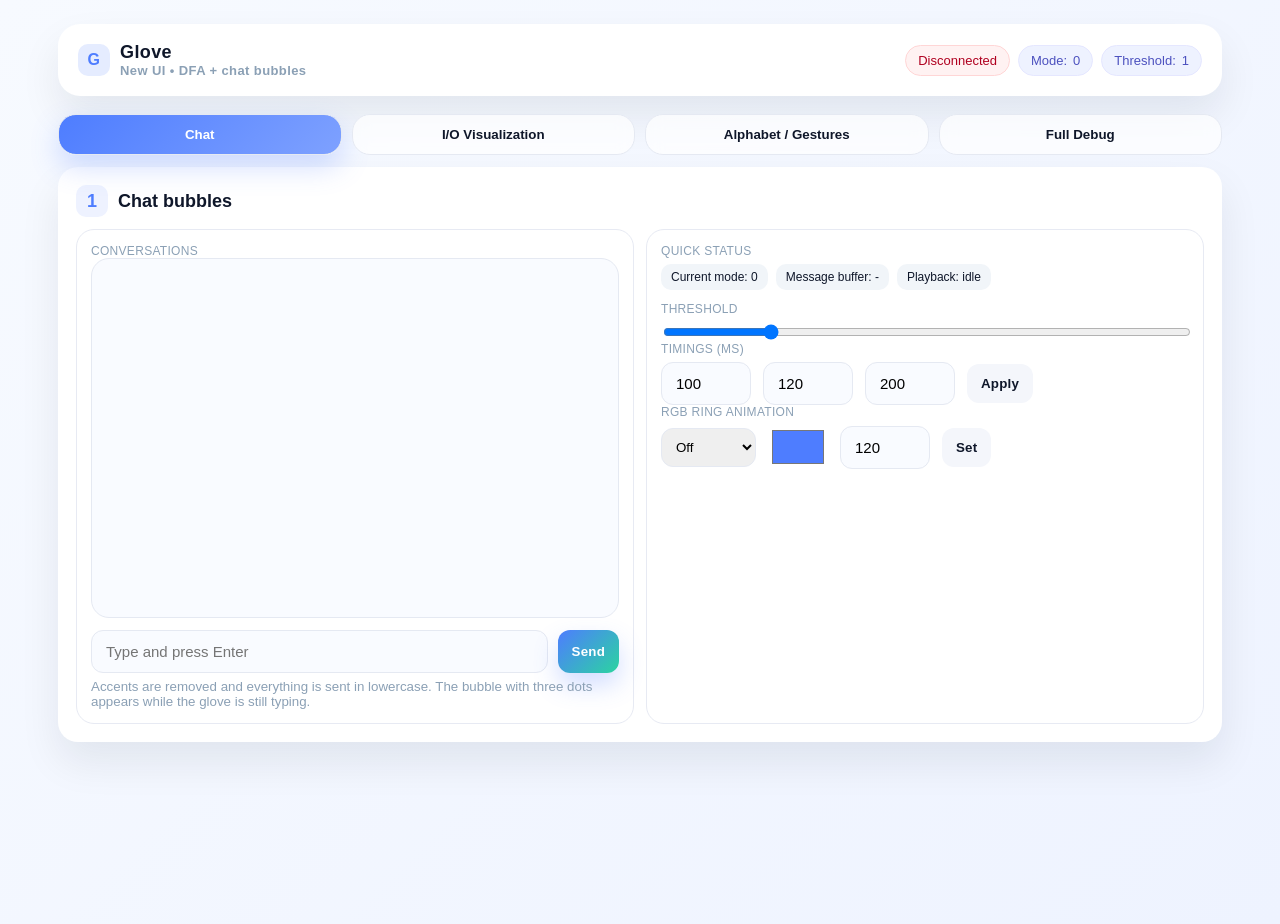
==== examples/glove/data/index.html @ 52b7bda0 "Add glove example" ====
<!DOCTYPE html>
<html lang="en">
<head>
  <meta charset="UTF-8">
  <meta name="viewport" content="width=device-width, initial-scale=1.0">
  <title>Glove</title>
  <link rel="stylesheet" href="styles.css">
</head>
<body>
  <div class="app">
    <header>
      <div class="brand">
        <span style="width: 32px; height: 32px; border-radius: 10px; background: #e5ecff; display: grid; place-items: center; color: #4e7dff;">G</span>
        <div>
          <div style="font-size: 18px;">Glove</div>
          <div style="color: var(--muted); font-size: 13px;">New UI • DFA + chat bubbles</div>
        </div>
      </div>
      <div class="inline-list">
        <div id="status-pill" class="pill status disconnected">Disconnected</div>
        <div class="pill">Mode: <span id="mode-label">0</span></div>
        <div class="pill">Threshold: <span id="threshold-label">1</span></div>
      </div>
    </header>

    <nav class="tabs">
      <button class="tab active" data-tab="chat">Chat</button>
      <button class="tab" data-tab="io">I/O Visualization</button>
      <button class="tab" data-tab="alphabet">Alphabet / Gestures</button>
      <button class="tab" data-tab="debug">Full Debug</button>
    </nav>

    <section id="tab-chat" class="panel active">
      <h3 class="section-title"><span>1</span>Chat bubbles</h3>
      <div class="grid two">
        <div class="card">
          <div class="label">Conversations</div>
          <div id="chat-window" class="chat-window"></div>
          <div class="chat-input">
            <input id="chat-input" type="text" placeholder="Type and press Enter" autocomplete="off" />
            <button id="chat-send" class="btn accent">Send</button>
          </div>
          <small style="color: var(--muted); display:block; margin-top:6px;">Accents are removed and everything is sent in lowercase. The bubble with three dots appears while the glove is still typing.</small>
        </div>
        <div class="card">
          <div class="label">Quick Status</div>
          <div class="inline-list" style="margin: 6px 0 12px;">
            <div class="badge">Current mode: <span id="status-mode">0</span></div>
            <div class="badge">Message buffer: <span id="status-buffer">-</span></div>
            <div class="badge">Playback: <span id="status-playback">idle</span></div>
          </div>
          <div class="control">
            <div class="label">Threshold</div>
            <input id="threshold-slider" type="range" min="0" max="255" step="1" value="50">
          </div>
          <div class="control">
            <div class="label">Timings (ms)</div>
            <div class="row">
              <input id="timing-on" type="number" min="20" value="100" style="width: 90px;">
              <input id="timing-off" type="number" min="20" value="120" style="width: 90px;">
              <input id="timing-gap" type="number" min="20" value="200" style="width: 90px;">
              <button id="timing-apply" class="btn ghost">Apply</button>
            </div>
          </div>
          <div class="control">
            <div class="label">RGB Ring Animation</div>
            <div class="row">
              <select id="anim-select" style="padding:10px;border-radius:12px;border:1px solid #e5e9f2;">
                <option value="off">Off</option>
                <option value="solid">Solid</option>
                <option value="fade-in">Fade in</option>
                <option value="fade-out">Fade out</option>
                <option value="blink">Blink</option>
                <option value="pulse">Pulse</option>
                <option value="ring">Ring</option>
              </select>
              <input id="anim-color" type="color" value="#4e7dff" style="width:60px; height:44px; border:none; background:transparent;">
              <input id="anim-speed" type="number" min="20" value="120" style="width:90px;">
              <button id="anim-apply" class="btn ghost">Set</button>
            </div>
          </div>
        </div>
      </div>
    </section>

    <section id="tab-io" class="panel">
      <h3 class="section-title"><span>2</span>Inputs and outputs visualization</h3>
      <div class="grid two">
        <div class="card">
          <div class="label">Inputs</div>
          <div id="input-grid" class="io-grid"></div>
          <div class="label" id="input-state">Waiting for reading...</div>
        </div>
        <div class="card">
          <div class="label">Outputs</div>
          <div id="output-grid" class="io-grid"></div>
          <div class="label">Changes coming from the glove or via tests in the debug tab.</div>
        </div>
      </div>
    </section>

    <section id="tab-alphabet" class="panel">
      <h3 class="section-title"><span>3</span>Alphabet and gestures registration</h3>
      <div class="card">
        <div class="label">Touch a letter to record the gesture (500 ms stability per step).</div>
        <div id="alphabet-grid" class="alphabet-grid"></div>
        <div class="row" style="margin-top:12px;">
          <button id="download-config" class="btn ghost">Download config</button>
          <button id="upload-config" class="btn ghost">Upload config</button>
          <input id="config-file" type="file" accept="application/json" style="display:none;">
        </div>
      </div>
    </section>

    <section id="tab-debug" class="panel">
      <h3 class="section-title"><span>4</span>Full debug</h3>
      <div class="grid three">
        <div class="card">
          <div class="label">Letters for quick play</div>
          <div id="play-grid" class="alphabet-grid" style="margin-bottom:10px;"></div>
          <div class="label">Possible gestures (prefix match)</div>
          <div id="gesture-candidates" class="inline-list"></div>
          <div class="label" style="margin-top:10px;">Current sequence</div>
          <div id="gesture-seq" class="steps-row"></div>
        </div>
        <div class="card">
          <div class="label">Real-time inputs and outputs</div>
          <div class="label" style="margin-top:6px;">Inputs</div>
          <div id="input-grid-debug" class="io-grid" style="margin-bottom:10px;"></div>
          <div class="label">Outputs</div>
          <div id="output-grid-debug" class="io-grid"></div>
        </div>
        <div class="card">
          <div class="label">Console</div>
          <div id="log" class="log"></div>
          <div class="row" style="margin-top:10px;">
            <button id="refresh-grids" class="btn ghost">Refresh I/O</button>
            <button id="request-alphabet" class="btn ghost">Reload alphabet</button>
          </div>
        </div>
      </div>
    </section>
  </div>

  <div id="modal" class="modal hidden">
    <div class="modal-content">
      <div class="row" style="justify-content: space-between;">
        <div>
          <div class="label" id="modal-title">Edit gesture</div>
          <div style="font-weight:700;" id="modal-subtitle"></div>
        </div>
        <button id="modal-close" class="btn ghost">Close</button>
      </div>
      <div style="margin: 14px 0;">
        <div class="label">Detected steps</div>
        <div id="modal-steps" class="steps-row"></div>
      </div>
      <div class="row">
        <button id="modal-save" class="btn accent">Save</button>
        <button id="modal-cancel" class="btn ghost">Cancel</button>
      </div>
    </div>
  </div>

  <script src="app.js"></script>
</body>
</html>
---- examples/glove/data/styles.css ----
:root {
  --ink: #0f172a;
  --bg: #f4f7fb;
  --panel: #ffffff;
  --accent: #4e7dff;
  --accent-2: #2bd4a0;
  --muted: #8ba0b5;
  --shadow: 0 20px 40px rgba(15, 23, 42, 0.08);
  --radius: 18px;
}
* { box-sizing: border-box; }
body {
  margin: 0;
  font-family: "Sora", "Avenir Next", "Futura", sans-serif;
  background: linear-gradient(135deg, #f7faff 0%, #eef3ff 100%);
  color: var(--ink);
  min-height: 100vh;
}
.app {
  max-width: 1200px;
  margin: 24px auto 48px;
  padding: 0 18px;
}
header {
  display: flex;
  align-items: center;
  justify-content: space-between;
  padding: 18px 20px;
  background: var(--panel);
  border-radius: calc(var(--radius) + 4px);
  box-shadow: var(--shadow);
  gap: 14px;
  flex-wrap: wrap;
}
.brand {
  font-weight: 700;
  letter-spacing: 0.4px;
  display: flex;
  align-items: center;
  gap: 10px;
}
.pill {
  display: inline-flex;
  align-items: center;
  gap: 6px;
  padding: 7px 12px;
  border-radius: 999px;
  font-size: 13px;
  background: #eef2ff;
  color: #4c51bf;
  border: 1px solid #e5e7ff;
}
.pill.status.connected { background: #e6f7f1; color: #0f9d58; border-color: #c7f2de; }
.pill.status.disconnected { background: #fff2f2; color: #b00020; border-color: #ffd6d6; }
nav.tabs {
  margin: 18px 0 12px;
  display: grid;
  grid-template-columns: repeat(auto-fit, minmax(140px, 1fr));
  gap: 10px;
}
.tab {
  border: none;
  padding: 12px 14px;
  border-radius: var(--radius);
  background: rgba(255,255,255,0.7);
  backdrop-filter: blur(8px);
  color: var(--ink);
  font-weight: 600;
  cursor: pointer;
  transition: transform 0.15s ease, box-shadow 0.2s ease;
  border: 1px solid #e5e9f2;
}
.tab.active {
  background: linear-gradient(135deg, #4e7dff 0%, #7ea1ff 100%);
  color: #fff;
  box-shadow: 0 12px 28px rgba(78, 125, 255, 0.25);
}
.tab:hover { transform: translateY(-1px); }
.panel {
  display: none;
  background: var(--panel);
  border-radius: calc(var(--radius) + 2px);
  padding: 18px;
  box-shadow: var(--shadow);
}
.panel.active { display: block; }
.section-title {
  font-size: 18px;
  margin: 0 0 12px;
  display: flex;
  align-items: center;
  gap: 10px;
}
.section-title span {
  display: inline-block;
  width: 32px;
  height: 32px;
  border-radius: 10px;
  background: #eef2ff;
  display: grid;
  place-items: center;
  color: #4e7dff;
  font-weight: 700;
}
.grid {
  display: grid;
  gap: 12px;
}
.grid.two { grid-template-columns: repeat(auto-fit, minmax(260px, 1fr)); }
.grid.three { grid-template-columns: repeat(auto-fit, minmax(220px, 1fr)); }
.card {
  border: 1px solid #e7eaf3;
  border-radius: var(--radius);
  padding: 14px;
  background: #fff;
}
.label {
  color: var(--muted);
  font-size: 12px;
  letter-spacing: 0.3px;
  text-transform: uppercase;
}
button, input, select, textarea {
  font-family: inherit;
}
.btn {
  border: none;
  cursor: pointer;
  border-radius: 12px;
  padding: 12px 14px;
  font-weight: 700;
  letter-spacing: 0.2px;
  transition: transform 0.12s ease, box-shadow 0.12s ease, background 0.2s ease;
}
.btn:active { transform: translateY(1px); }
.btn.accent { background: linear-gradient(135deg, #4e7dff, #2bd4a0); color: #fff; box-shadow: 0 12px 24px rgba(78,125,255,0.25); }
.btn.ghost { background: #f4f6fb; color: var(--ink); }
.btn.danger { background: #ffe9e9; color: #c0392b; }
.input-row {
  display: flex;
  gap: 10px;
  align-items: center;
  flex-wrap: wrap;
}
input[type="text"], input[type="number"] {
  border-radius: 12px;
  border: 1px solid #e5e9f2;
  padding: 12px 14px;
  background: #f9fbff;
  width: 100%;
  font-size: 15px;
  outline: none;
}
input[type="range"] {
  width: 100%;
}
/* Chat */
.chat-window {
  background: #f9fbff;
  border-radius: var(--radius);
  padding: 14px;
  height: 360px;
  overflow-y: auto;
  border: 1px solid #e5e9f2;
}
.bubble {
  max-width: 72%;
  padding: 12px 14px;
  border-radius: 16px;
  margin: 6px 0;
  position: relative;
  box-shadow: 0 10px 18px rgba(15, 23, 42, 0.05);
  line-height: 1.45;
  word-wrap: break-word;
}
.bubble.me { margin-left: auto; background: #e9f2ff; }
.bubble.device { margin-right: auto; background: #fff; border: 1px solid #e7ebf5; }
.bubble.meta { background: #f1f5f9; color: var(--muted); font-size: 13px; }
.typing-dots {
  display: inline-flex;
  gap: 6px;
}
.typing-dots span {
  width: 8px;
  height: 8px;
  border-radius: 50%;
  background: var(--muted);
  animation: bounce 1s infinite ease-in-out;
}
.typing-dots span:nth-child(2) { animation-delay: 0.15s; }
.typing-dots span:nth-child(3) { animation-delay: 0.3s; }
@keyframes bounce {
  0%, 80%, 100% { transform: translateY(0); opacity: 0.5; }
  40% { transform: translateY(-4px); opacity: 1; }
}
.chat-input {
  display: flex;
  gap: 10px;
  margin-top: 12px;
}
/* IO grid */
.io-grid {
  display: grid;
  grid-template-columns: repeat(8, minmax(20px, 1fr));
  gap: 8px;
}
.io-cell {
  aspect-ratio: 1/1;
  border-radius: 12px;
  background: #f1f5f9;
  display: grid;
  place-items: center;
  font-weight: 700;
  color: var(--muted);
  transition: all 0.12s ease;
  position: relative;
  overflow: hidden;
}
.io-cell.active {
  background: #dff1ff;
  color: #165bb5;
  box-shadow: 0 8px 18px rgba(78, 125, 255, 0.2);
}
/* Alphabet grid */
.alphabet-grid {
  display: grid;
  grid-template-columns: repeat(auto-fit, minmax(48px, 1fr));
  gap: 8px;
}
.letter-btn {
  border: 1px solid #e5e9f2;
  background: #f8fbff;
  border-radius: 12px;
  height: 48px;
  display: grid;
  place-items: center;
  font-weight: 700;
  cursor: pointer;
  transition: all 0.12s ease;
}
.letter-btn:hover { background: #eef3ff; box-shadow: 0 8px 18px rgba(78,125,255,0.15); }
.letter-btn.add { background: #e8fff6; border-color: #c1f4df; color: #0f9d58; font-size: 20px; }
.log {
  font-family: "DM Mono", "JetBrains Mono", monospace;
  background: #0b1021;
  color: #a8f0ff;
  border-radius: var(--radius);
  padding: 12px;
  height: 220px;
  overflow-y: auto;
}
.log-line { margin: 2px 0; font-size: 13px; }
.inline-list { display: flex; gap: 8px; flex-wrap: wrap; }
.badge {
  background: #f1f5f9;
  color: var(--ink);
  padding: 6px 10px;
  border-radius: 10px;
  font-size: 12px;
}
.control {
  display: flex;
  flex-direction: column;
  gap: 6px;
}
/* Modal */
.modal {
  position: fixed;
  inset: 0;
  background: rgba(15, 23, 42, 0.35);
  display: grid;
  place-items: center;
  padding: 18px;
  z-index: 10;
}
.modal.hidden { display: none; }
.modal-content {
  background: #fff;
  border-radius: calc(var(--radius) + 4px);
  padding: 18px;
  width: min(520px, 100%);
  box-shadow: var(--shadow);
}
.steps-row { display: flex; gap: 6px; flex-wrap: wrap; }
.step-chip {
  padding: 6px 10px;
  border-radius: 10px;
  background: #eef3ff;
  border: 1px solid #d9e3ff;
  font-size: 12px;
  font-weight: 700;
}
.row { display: flex; align-items: center; gap: 12px; flex-wrap: wrap; }

.capacitance-bar {
  position: absolute;
  bottom: 0;
  left: 0;
  right: 0;
  background: #4e7dff;
  transition: height 0.2s ease;
  opacity: 0.3;
  z-index: 0;
}

.pin-number {
  position: relative;
  z-index: 1;
}
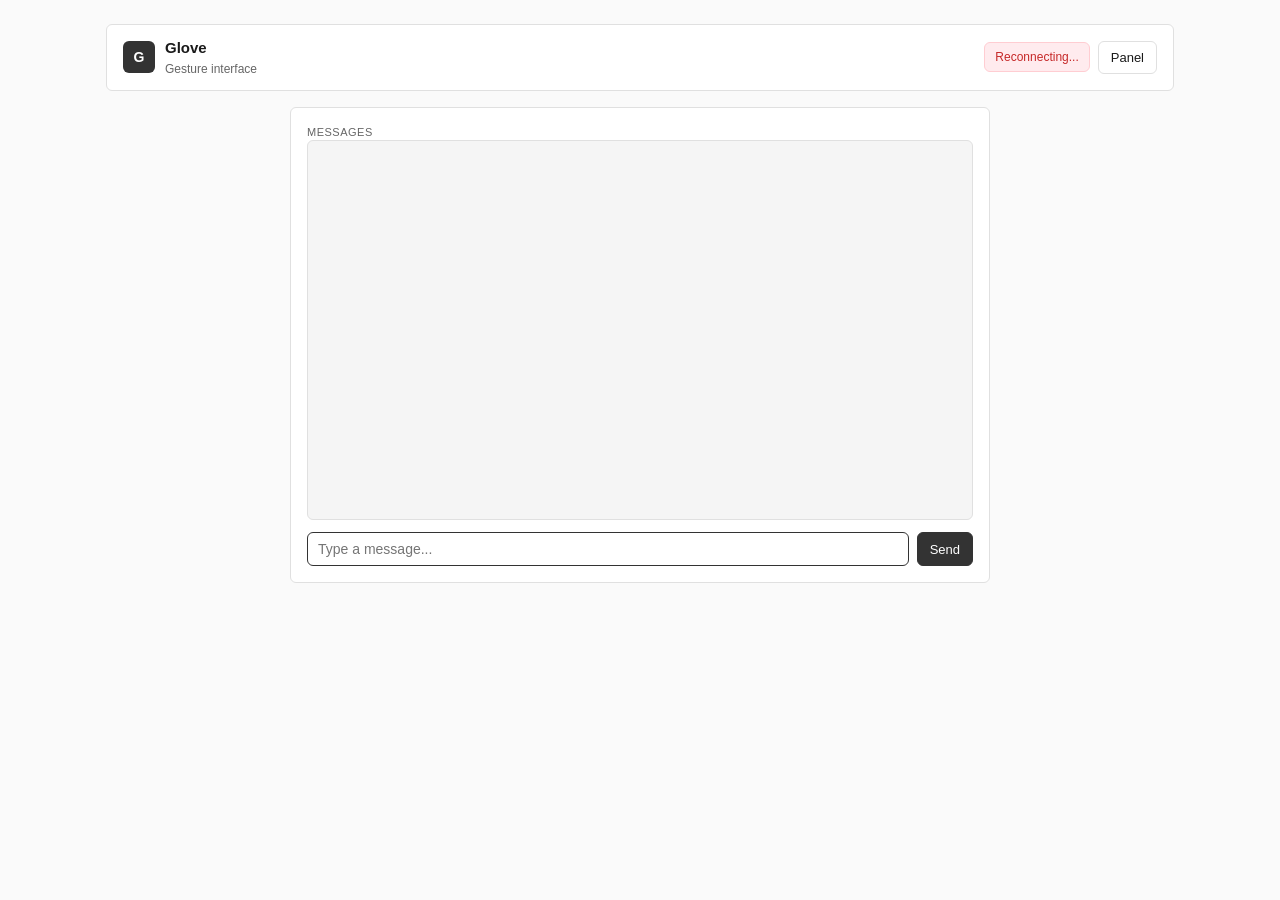
==== commit 6360dd73: "tmp" ====
--- a/examples/glove/data/index.html
+++ b/examples/glove/data/index.html
@@ -8,138 +8,132 @@
 </head>
 <body>
   <div class="app">
-    <header>
+    <header class="topbar">
       <div class="brand">
-        <span style="width: 32px; height: 32px; border-radius: 10px; background: #e5ecff; display: grid; place-items: center; color: #4e7dff;">G</span>
+        <div class="brand-mark">G</div>
         <div>
-          <div style="font-size: 18px;">Glove</div>
-          <div style="color: var(--muted); font-size: 13px;">New UI • DFA + chat bubbles</div>
+          <div class="brand-title">Glove</div>
+          <div class="brand-sub">Gesture interface</div>
         </div>
       </div>
-      <div class="inline-list">
+      <div class="top-actions">
         <div id="status-pill" class="pill status disconnected">Disconnected</div>
-        <div class="pill">Mode: <span id="mode-label">0</span></div>
-        <div class="pill">Threshold: <span id="threshold-label">1</span></div>
+        <button id="open-panel" class="btn ghost">Panel</button>
       </div>
     </header>
 
-    <nav class="tabs">
-      <button class="tab active" data-tab="chat">Chat</button>
-      <button class="tab" data-tab="io">I/O Visualization</button>
-      <button class="tab" data-tab="alphabet">Alphabet / Gestures</button>
-      <button class="tab" data-tab="debug">Full Debug</button>
-    </nav>
+    <div class="layout">
+      <section class="card chat-card">
+        <div class="label">Messages</div>
+        <div id="chat-window" class="chat-window"></div>
+        <div class="chat-input">
+          <input id="chat-input" type="text" placeholder="Type a message..." autocomplete="off" />
+          <button id="chat-send" class="btn accent">Send</button>
+        </div>
+      </section>
 
-    <section id="tab-chat" class="panel active">
-      <h3 class="section-title"><span>1</span>Chat bubbles</h3>
-      <div class="grid two">
-        <div class="card">
-          <div class="label">Conversations</div>
-          <div id="chat-window" class="chat-window"></div>
-          <div class="chat-input">
-            <input id="chat-input" type="text" placeholder="Type and press Enter" autocomplete="off" />
-            <button id="chat-send" class="btn accent">Send</button>
+      <aside id="drawer" class="drawer">
+        <div class="drawer-head">
+          <div>
+            <div class="label">Panel</div>
+            <div class="drawer-title">Settings & Debug</div>
           </div>
-          <small style="color: var(--muted); display:block; margin-top:6px;">Accents are removed and everything is sent in lowercase. The bubble with three dots appears while the glove is still typing.</small>
+          <button id="close-panel" class="btn ghost">Close</button>
         </div>
-        <div class="card">
-          <div class="label">Quick Status</div>
-          <div class="inline-list" style="margin: 6px 0 12px;">
-            <div class="badge">Current mode: <span id="status-mode">0</span></div>
-            <div class="badge">Message buffer: <span id="status-buffer">-</span></div>
-            <div class="badge">Playback: <span id="status-playback">idle</span></div>
-          </div>
-          <div class="control">
-            <div class="label">Threshold</div>
-            <input id="threshold-slider" type="range" min="0" max="255" step="1" value="50">
-          </div>
-          <div class="control">
-            <div class="label">Timings (ms)</div>
-            <div class="row">
-              <input id="timing-on" type="number" min="20" value="100" style="width: 90px;">
-              <input id="timing-off" type="number" min="20" value="120" style="width: 90px;">
-              <input id="timing-gap" type="number" min="20" value="200" style="width: 90px;">
-              <button id="timing-apply" class="btn ghost">Apply</button>
+
+        <div class="drawer-grid">
+          <div class="card">
+            <div class="label">Status</div>
+            <div class="inline-list" style="margin: 6px 0 10px;">
+              <div class="badge">Mode: <span id="status-mode">0</span></div>
+              <div class="badge">Buffer: <span id="status-buffer">-</span></div>
+              <div class="badge">Playback: <span id="status-playback">idle</span></div>
+            </div>
+            <div class="control">
+              <div class="label">Threshold</div>
+              <input id="threshold-slider" type="range" min="0" max="255" step="1" value="50">
+              <div class="micro">Value: <span id="threshold-label">1</span></div>
+            </div>
+            <div class="control">
+              <div class="label">Timings (ms)</div>
+              <div class="row">
+                <input id="timing-on" type="number" min="20" value="100" style="width: 70px;">
+                <input id="timing-off" type="number" min="20" value="120" style="width: 70px;">
+                <input id="timing-gap" type="number" min="20" value="200" style="width: 70px;">
+                <button id="timing-apply" class="btn ghost">Apply</button>
+              </div>
+            </div>
+            <div class="control">
+              <div class="label">LED Animation</div>
+              <div class="row">
+                <select id="anim-select" class="field">
+                  <option value="off">Off</option>
+                  <option value="solid">Solid</option>
+                  <option value="fade-in">Fade in</option>
+                  <option value="fade-out">Fade out</option>
+                  <option value="blink">Blink</option>
+                  <option value="pulse">Pulse</option>
+                  <option value="ring">Ring</option>
+                </select>
+                <input id="anim-color" type="color" value="#333333" class="field color">
+                <input id="anim-speed" type="number" min="20" value="120" class="field small">
+                <input id="anim-count" type="number" min="0" value="0" class="field tiny" title="0 = loop">
+                <button id="anim-apply" class="btn ghost">Set</button>
+              </div>
             </div>
           </div>
-          <div class="control">
-            <div class="label">RGB Ring Animation</div>
-            <div class="row">
-              <select id="anim-select" style="padding:10px;border-radius:12px;border:1px solid #e5e9f2;">
-                <option value="off">Off</option>
-                <option value="solid">Solid</option>
-                <option value="fade-in">Fade in</option>
-                <option value="fade-out">Fade out</option>
-                <option value="blink">Blink</option>
-                <option value="pulse">Pulse</option>
-                <option value="ring">Ring</option>
-              </select>
-              <input id="anim-color" type="color" value="#4e7dff" style="width:60px; height:44px; border:none; background:transparent;">
-              <input id="anim-speed" type="number" min="20" value="120" style="width:90px;">
-              <button id="anim-apply" class="btn ghost">Set</button>
+
+          <div class="card">
+            <div class="row" style="justify-content: space-between; align-items:center;">
+              <div>
+                <div class="label">Telemetry</div>
+                <div class="micro" id="stream-note">Live off</div>
+              </div>
+              <label class="switch">
+                <input id="stream-toggle" type="checkbox">
+                <span class="slider-label">Live</span>
+              </label>
+            </div>
+            <div class="grid two" style="margin-top:8px;">
+              <div>
+                <div class="label">Inputs</div>
+                <div id="input-grid" class="io-grid"></div>
+                <div class="micro" id="input-state">Waiting...</div>
+              </div>
+              <div>
+                <div class="label">Outputs</div>
+                <div id="output-grid" class="io-grid"></div>
+              </div>
+            </div>
+            <div class="label" style="margin-top:8px;">Sequence</div>
+            <div id="gesture-seq" class="steps-row"></div>
+            <div class="label" style="margin-top:6px;">Candidates</div>
+            <div id="gesture-candidates" class="inline-list"></div>
+          </div>
+
+          <div class="card">
+            <div class="label">Gestures</div>
+            <div id="alphabet-grid" class="alphabet-grid"></div>
+            <div class="row" style="margin-top:10px;">
+              <button id="download-config" class="btn ghost">Download</button>
+              <button id="upload-config" class="btn ghost">Upload</button>
+              <input id="config-file" type="file" accept="application/json" style="display:none;">
+            </div>
+            <div class="label" style="margin-top:10px;">Quick Play</div>
+            <div id="play-grid" class="alphabet-grid"></div>
+          </div>
+
+          <div class="card">
+            <div class="label">Console</div>
+            <div id="log" class="log"></div>
+            <div class="row" style="margin-top:8px;">
+              <button id="refresh-grids" class="btn ghost">Refresh</button>
+              <button id="request-alphabet" class="btn ghost">Reload</button>
             </div>
           </div>
         </div>
-      </div>
-    </section>
-
-    <section id="tab-io" class="panel">
-      <h3 class="section-title"><span>2</span>Inputs and outputs visualization</h3>
-      <div class="grid two">
-        <div class="card">
-          <div class="label">Inputs</div>
-          <div id="input-grid" class="io-grid"></div>
-          <div class="label" id="input-state">Waiting for reading...</div>
-        </div>
-        <div class="card">
-          <div class="label">Outputs</div>
-          <div id="output-grid" class="io-grid"></div>
-          <div class="label">Changes coming from the glove or via tests in the debug tab.</div>
-        </div>
-      </div>
-    </section>
-
-    <section id="tab-alphabet" class="panel">
-      <h3 class="section-title"><span>3</span>Alphabet and gestures registration</h3>
-      <div class="card">
-        <div class="label">Touch a letter to record the gesture (500 ms stability per step).</div>
-        <div id="alphabet-grid" class="alphabet-grid"></div>
-        <div class="row" style="margin-top:12px;">
-          <button id="download-config" class="btn ghost">Download config</button>
-          <button id="upload-config" class="btn ghost">Upload config</button>
-          <input id="config-file" type="file" accept="application/json" style="display:none;">
-        </div>
-      </div>
-    </section>
-
-    <section id="tab-debug" class="panel">
-      <h3 class="section-title"><span>4</span>Full debug</h3>
-      <div class="grid three">
-        <div class="card">
-          <div class="label">Letters for quick play</div>
-          <div id="play-grid" class="alphabet-grid" style="margin-bottom:10px;"></div>
-          <div class="label">Possible gestures (prefix match)</div>
-          <div id="gesture-candidates" class="inline-list"></div>
-          <div class="label" style="margin-top:10px;">Current sequence</div>
-          <div id="gesture-seq" class="steps-row"></div>
-        </div>
-        <div class="card">
-          <div class="label">Real-time inputs and outputs</div>
-          <div class="label" style="margin-top:6px;">Inputs</div>
-          <div id="input-grid-debug" class="io-grid" style="margin-bottom:10px;"></div>
-          <div class="label">Outputs</div>
-          <div id="output-grid-debug" class="io-grid"></div>
-        </div>
-        <div class="card">
-          <div class="label">Console</div>
-          <div id="log" class="log"></div>
-          <div class="row" style="margin-top:10px;">
-            <button id="refresh-grids" class="btn ghost">Refresh I/O</button>
-            <button id="request-alphabet" class="btn ghost">Reload alphabet</button>
-          </div>
-        </div>
-      </div>
-    </section>
+      </aside>
+    </div>
   </div>
 
   <div id="modal" class="modal hidden">
@@ -147,12 +141,12 @@
       <div class="row" style="justify-content: space-between;">
         <div>
           <div class="label" id="modal-title">Edit gesture</div>
-          <div style="font-weight:700;" id="modal-subtitle"></div>
+          <div style="font-weight:600;" id="modal-subtitle"></div>
         </div>
-        <button id="modal-close" class="btn ghost">Close</button>
+        <button id="modal-close" class="btn ghost">×</button>
       </div>
-      <div style="margin: 14px 0;">
-        <div class="label">Detected steps</div>
+      <div style="margin: 12px 0;">
+        <div class="label">Steps</div>
         <div id="modal-steps" class="steps-row"></div>
       </div>
       <div class="row">
--- a/examples/glove/data/styles.css
+++ b/examples/glove/data/styles.css
@@ -1,309 +1,338 @@
 :root {
-  --ink: #0f172a;
-  --bg: #f4f7fb;
-  --panel: #ffffff;
-  --accent: #4e7dff;
-  --accent-2: #2bd4a0;
-  --muted: #8ba0b5;
-  --shadow: 0 20px 40px rgba(15, 23, 42, 0.08);
-  --radius: 18px;
-}
+  --ink: #1a1a1a;
+  --ink-secondary: #666;
+  --bg: #fafafa;
+  --panel: #fff;
+  --border: #e0e0e0;
+  --accent: #333;
+  --accent-hover: #555;
+  --radius: 6px;
+}
+
 * { box-sizing: border-box; }
+
 body {
   margin: 0;
-  font-family: "Sora", "Avenir Next", "Futura", sans-serif;
-  background: linear-gradient(135deg, #f7faff 0%, #eef3ff 100%);
+  font-family: -apple-system, BlinkMacSystemFont, "Segoe UI", Roboto, sans-serif;
+  background: var(--bg);
   color: var(--ink);
   min-height: 100vh;
-}
+  line-height: 1.5;
+}
+
 .app {
-  max-width: 1200px;
-  margin: 24px auto 48px;
-  padding: 0 18px;
-}
-header {
+  max-width: 1100px;
+  margin: 0 auto;
+  padding: 24px 16px;
+}
+
+.topbar {
   display: flex;
   align-items: center;
   justify-content: space-between;
-  padding: 18px 20px;
-  background: var(--panel);
-  border-radius: calc(var(--radius) + 4px);
-  box-shadow: var(--shadow);
-  gap: 14px;
-  flex-wrap: wrap;
-}
+  gap: 12px;
+  padding: 12px 16px;
+  background: var(--panel);
+  border: 1px solid var(--border);
+  border-radius: var(--radius);
+  position: sticky;
+  top: 8px;
+  z-index: 2;
+}
+
 .brand {
-  font-weight: 700;
-  letter-spacing: 0.4px;
   display: flex;
   align-items: center;
   gap: 10px;
 }
+
+.brand-mark {
+  width: 32px;
+  height: 32px;
+  border-radius: var(--radius);
+  background: var(--accent);
+  color: #fff;
+  display: grid;
+  place-items: center;
+  font-weight: 600;
+  font-size: 14px;
+}
+
+.brand-title { font-size: 15px; font-weight: 600; }
+.brand-sub { color: var(--ink-secondary); font-size: 12px; }
+
+.top-actions { display: flex; gap: 8px; align-items: center; }
+
 .pill {
   display: inline-flex;
   align-items: center;
-  gap: 6px;
-  padding: 7px 12px;
-  border-radius: 999px;
+  padding: 5px 10px;
+  border-radius: var(--radius);
+  font-size: 12px;
+  background: #f5f5f5;
+  color: var(--ink-secondary);
+  border: 1px solid var(--border);
+}
+.pill.status.connected { background: #e8f5e9; color: #2e7d32; border-color: #c8e6c9; }
+.pill.status.disconnected { background: #ffebee; color: #c62828; border-color: #ffcdd2; }
+.pill.status.connecting { background: #fff8e1; color: #f57f17; border-color: #ffecb3; }
+
+.layout { margin-top: 16px; }
+
+.card {
+  border: 1px solid var(--border);
+  border-radius: var(--radius);
+  padding: 16px;
+  background: var(--panel);
+}
+
+.chat-card {
+  max-width: 700px;
+  margin: 0 auto;
+}
+
+.label {
+  color: var(--ink-secondary);
+  font-size: 11px;
+  font-weight: 500;
+  text-transform: uppercase;
+  letter-spacing: 0.5px;
+}
+
+.drawer-title { font-weight: 600; font-size: 14px; margin-top: 2px; }
+.hint, .micro { color: var(--ink-secondary); font-size: 11px; }
+
+button, input, select, textarea { font-family: inherit; }
+
+.btn {
+  border: 1px solid var(--border);
+  cursor: pointer;
+  border-radius: var(--radius);
+  padding: 8px 12px;
   font-size: 13px;
-  background: #eef2ff;
-  color: #4c51bf;
-  border: 1px solid #e5e7ff;
-}
-.pill.status.connected { background: #e6f7f1; color: #0f9d58; border-color: #c7f2de; }
-.pill.status.disconnected { background: #fff2f2; color: #b00020; border-color: #ffd6d6; }
-nav.tabs {
-  margin: 18px 0 12px;
-  display: grid;
-  grid-template-columns: repeat(auto-fit, minmax(140px, 1fr));
-  gap: 10px;
-}
-.tab {
-  border: none;
-  padding: 12px 14px;
-  border-radius: var(--radius);
-  background: rgba(255,255,255,0.7);
-  backdrop-filter: blur(8px);
+  font-weight: 500;
+  background: var(--panel);
   color: var(--ink);
-  font-weight: 600;
-  cursor: pointer;
-  transition: transform 0.15s ease, box-shadow 0.2s ease;
-  border: 1px solid #e5e9f2;
-}
-.tab.active {
-  background: linear-gradient(135deg, #4e7dff 0%, #7ea1ff 100%);
-  color: #fff;
-  box-shadow: 0 12px 28px rgba(78, 125, 255, 0.25);
-}
-.tab:hover { transform: translateY(-1px); }
-.panel {
-  display: none;
-  background: var(--panel);
-  border-radius: calc(var(--radius) + 2px);
-  padding: 18px;
-  box-shadow: var(--shadow);
-}
-.panel.active { display: block; }
-.section-title {
-  font-size: 18px;
-  margin: 0 0 12px;
+}
+.btn:hover { background: #f5f5f5; }
+.btn:active { background: #eee; }
+.btn.accent { background: var(--accent); color: #fff; border-color: var(--accent); }
+.btn.accent:hover { background: var(--accent-hover); border-color: var(--accent-hover); }
+.btn.ghost { background: transparent; }
+.btn.danger { background: #ffebee; color: #c62828; border-color: #ffcdd2; }
+
+.field {
+  padding: 8px 10px;
+  border-radius: var(--radius);
+  border: 1px solid var(--border);
+  background: var(--panel);
+  font-size: 13px;
+}
+.field.small { width: 80px; }
+.field.tiny { width: 60px; }
+.field.color { width: 40px; height: 32px; padding: 2px; }
+
+.chat-window {
+  background: #f5f5f5;
+  border-radius: var(--radius);
+  padding: 12px;
+  height: 380px;
+  overflow-y: auto;
+  border: 1px solid var(--border);
+}
+
+.bubble {
+  max-width: 75%;
+  padding: 10px 12px;
+  border-radius: var(--radius);
+  margin: 6px 0;
+  font-size: 14px;
+  line-height: 1.4;
+  word-wrap: break-word;
+}
+.bubble.me { margin-left: auto; background: var(--accent); color: #fff; }
+.bubble.device { margin-right: auto; background: var(--panel); border: 1px solid var(--border); }
+
+.typing-dots { display: inline-flex; gap: 4px; }
+.typing-dots span {
+  width: 6px;
+  height: 6px;
+  border-radius: 50%;
+  background: var(--ink-secondary);
+  opacity: 0.6;
+}
+
+.chat-input { display: flex; gap: 8px; margin-top: 12px; }
+
+input[type="text"], input[type="number"] {
+  border-radius: var(--radius);
+  border: 1px solid var(--border);
+  padding: 8px 10px;
+  background: var(--panel);
+  width: 100%;
+  font-size: 14px;
+  outline: none;
+}
+input[type="text"]:focus, input[type="number"]:focus {
+  border-color: var(--accent);
+}
+input[type="range"] { width: 100%; }
+
+.drawer {
+  position: fixed;
+  top: 80px;
+  right: 16px;
+  width: min(480px, 92vw);
+  max-height: calc(100vh - 100px);
+  overflow-y: auto;
+  transform: translateX(calc(100% + 20px));
+  z-index: 5;
+}
+.drawer.open { transform: translateX(0); }
+
+.drawer-head {
   display: flex;
   align-items: center;
-  gap: 10px;
-}
-.section-title span {
-  display: inline-block;
-  width: 32px;
-  height: 32px;
-  border-radius: 10px;
-  background: #eef2ff;
+  justify-content: space-between;
+  gap: 8px;
+  padding: 12px;
+  background: var(--panel);
+  border-radius: var(--radius);
+  border: 1px solid var(--border);
+  margin-bottom: 8px;
+}
+
+.drawer-grid { display: grid; gap: 8px; }
+
+.grid { display: grid; gap: 10px; }
+.grid.two { grid-template-columns: repeat(auto-fit, minmax(200px, 1fr)); }
+.row { display: flex; align-items: center; gap: 8px; flex-wrap: wrap; }
+.inline-list { display: flex; gap: 6px; flex-wrap: wrap; }
+
+.badge {
+  background: #f5f5f5;
+  color: var(--ink);
+  padding: 4px 8px;
+  border-radius: var(--radius);
+  font-size: 11px;
+  border: 1px solid var(--border);
+}
+
+.io-grid {
+  display: grid;
+  grid-template-columns: repeat(8, 1fr);
+  gap: 4px;
+}
+
+.io-cell {
+  aspect-ratio: 1;
+  border-radius: var(--radius);
+  background: #f0f0f0;
   display: grid;
   place-items: center;
-  color: #4e7dff;
-  font-weight: 700;
-}
-.grid {
-  display: grid;
-  gap: 12px;
-}
-.grid.two { grid-template-columns: repeat(auto-fit, minmax(260px, 1fr)); }
-.grid.three { grid-template-columns: repeat(auto-fit, minmax(220px, 1fr)); }
-.card {
-  border: 1px solid #e7eaf3;
-  border-radius: var(--radius);
-  padding: 14px;
-  background: #fff;
-}
-.label {
-  color: var(--muted);
-  font-size: 12px;
-  letter-spacing: 0.3px;
-  text-transform: uppercase;
-}
-button, input, select, textarea {
-  font-family: inherit;
-}
-.btn {
-  border: none;
-  cursor: pointer;
-  border-radius: 12px;
-  padding: 12px 14px;
-  font-weight: 700;
-  letter-spacing: 0.2px;
-  transition: transform 0.12s ease, box-shadow 0.12s ease, background 0.2s ease;
-}
-.btn:active { transform: translateY(1px); }
-.btn.accent { background: linear-gradient(135deg, #4e7dff, #2bd4a0); color: #fff; box-shadow: 0 12px 24px rgba(78,125,255,0.25); }
-.btn.ghost { background: #f4f6fb; color: var(--ink); }
-.btn.danger { background: #ffe9e9; color: #c0392b; }
-.input-row {
-  display: flex;
-  gap: 10px;
-  align-items: center;
-  flex-wrap: wrap;
-}
-input[type="text"], input[type="number"] {
-  border-radius: 12px;
-  border: 1px solid #e5e9f2;
-  padding: 12px 14px;
-  background: #f9fbff;
-  width: 100%;
-  font-size: 15px;
-  outline: none;
-}
-input[type="range"] {
-  width: 100%;
-}
-/* Chat */
-.chat-window {
-  background: #f9fbff;
-  border-radius: var(--radius);
-  padding: 14px;
-  height: 360px;
-  overflow-y: auto;
-  border: 1px solid #e5e9f2;
-}
-.bubble {
-  max-width: 72%;
-  padding: 12px 14px;
-  border-radius: 16px;
-  margin: 6px 0;
-  position: relative;
-  box-shadow: 0 10px 18px rgba(15, 23, 42, 0.05);
-  line-height: 1.45;
-  word-wrap: break-word;
-}
-.bubble.me { margin-left: auto; background: #e9f2ff; }
-.bubble.device { margin-right: auto; background: #fff; border: 1px solid #e7ebf5; }
-.bubble.meta { background: #f1f5f9; color: var(--muted); font-size: 13px; }
-.typing-dots {
-  display: inline-flex;
-  gap: 6px;
-}
-.typing-dots span {
-  width: 8px;
-  height: 8px;
-  border-radius: 50%;
-  background: var(--muted);
-  animation: bounce 1s infinite ease-in-out;
-}
-.typing-dots span:nth-child(2) { animation-delay: 0.15s; }
-.typing-dots span:nth-child(3) { animation-delay: 0.3s; }
-@keyframes bounce {
-  0%, 80%, 100% { transform: translateY(0); opacity: 0.5; }
-  40% { transform: translateY(-4px); opacity: 1; }
-}
-.chat-input {
-  display: flex;
-  gap: 10px;
-  margin-top: 12px;
-}
-/* IO grid */
-.io-grid {
-  display: grid;
-  grid-template-columns: repeat(8, minmax(20px, 1fr));
-  gap: 8px;
-}
-.io-cell {
-  aspect-ratio: 1/1;
-  border-radius: 12px;
-  background: #f1f5f9;
-  display: grid;
-  place-items: center;
-  font-weight: 700;
-  color: var(--muted);
-  transition: all 0.12s ease;
+  font-size: 11px;
+  font-weight: 600;
+  color: var(--ink-secondary);
   position: relative;
   overflow: hidden;
 }
 .io-cell.active {
-  background: #dff1ff;
-  color: #165bb5;
-  box-shadow: 0 8px 18px rgba(78, 125, 255, 0.2);
-}
-/* Alphabet grid */
-.alphabet-grid {
-  display: grid;
-  grid-template-columns: repeat(auto-fit, minmax(48px, 1fr));
-  gap: 8px;
-}
-.letter-btn {
-  border: 1px solid #e5e9f2;
-  background: #f8fbff;
-  border-radius: 12px;
-  height: 48px;
-  display: grid;
-  place-items: center;
-  font-weight: 700;
-  cursor: pointer;
-  transition: all 0.12s ease;
-}
-.letter-btn:hover { background: #eef3ff; box-shadow: 0 8px 18px rgba(78,125,255,0.15); }
-.letter-btn.add { background: #e8fff6; border-color: #c1f4df; color: #0f9d58; font-size: 20px; }
-.log {
-  font-family: "DM Mono", "JetBrains Mono", monospace;
-  background: #0b1021;
-  color: #a8f0ff;
-  border-radius: var(--radius);
-  padding: 12px;
-  height: 220px;
-  overflow-y: auto;
-}
-.log-line { margin: 2px 0; font-size: 13px; }
-.inline-list { display: flex; gap: 8px; flex-wrap: wrap; }
-.badge {
-  background: #f1f5f9;
-  color: var(--ink);
-  padding: 6px 10px;
-  border-radius: 10px;
-  font-size: 12px;
-}
-.control {
-  display: flex;
-  flex-direction: column;
-  gap: 6px;
-}
-/* Modal */
-.modal {
-  position: fixed;
-  inset: 0;
-  background: rgba(15, 23, 42, 0.35);
-  display: grid;
-  place-items: center;
-  padding: 18px;
-  z-index: 10;
-}
-.modal.hidden { display: none; }
-.modal-content {
-  background: #fff;
-  border-radius: calc(var(--radius) + 4px);
-  padding: 18px;
-  width: min(520px, 100%);
-  box-shadow: var(--shadow);
-}
-.steps-row { display: flex; gap: 6px; flex-wrap: wrap; }
-.step-chip {
-  padding: 6px 10px;
-  border-radius: 10px;
-  background: #eef3ff;
-  border: 1px solid #d9e3ff;
-  font-size: 12px;
-  font-weight: 700;
-}
-.row { display: flex; align-items: center; gap: 12px; flex-wrap: wrap; }
+  background: var(--accent);
+  color: #fff;
+}
 
 .capacitance-bar {
   position: absolute;
   bottom: 0;
   left: 0;
   right: 0;
-  background: #4e7dff;
-  transition: height 0.2s ease;
-  opacity: 0.3;
+  background: var(--accent);
+  opacity: 0.25;
   z-index: 0;
 }
-
-.pin-number {
-  position: relative;
-  z-index: 1;
-}
+.pin-number { position: relative; z-index: 1; }
+
+.alphabet-grid {
+  display: grid;
+  grid-template-columns: repeat(auto-fill, minmax(40px, 1fr));
+  gap: 4px;
+}
+
+.letter-btn {
+  border: 1px solid var(--border);
+  background: var(--panel);
+  border-radius: var(--radius);
+  height: 40px;
+  display: grid;
+  place-items: center;
+  font-size: 13px;
+  font-weight: 600;
+  cursor: pointer;
+}
+.letter-btn:hover { background: #f5f5f5; }
+.letter-btn.add { background: #e8f5e9; border-color: #c8e6c9; color: #2e7d32; font-size: 16px; }
+
+.log {
+  font-family: "SF Mono", "Monaco", "Consolas", monospace;
+  background: #1a1a1a;
+  color: #ccc;
+  border-radius: var(--radius);
+  padding: 10px;
+  height: 180px;
+  overflow-y: auto;
+  font-size: 12px;
+}
+.log-line { margin: 1px 0; }
+
+.steps-row { display: flex; gap: 4px; flex-wrap: wrap; margin-top: 4px; }
+
+.step-chip {
+  padding: 4px 8px;
+  border-radius: var(--radius);
+  background: #f5f5f5;
+  border: 1px solid var(--border);
+  font-size: 11px;
+  font-weight: 600;
+}
+
+.control { display: flex; flex-direction: column; gap: 4px; margin-top: 8px; }
+
+.switch { display: inline-flex; align-items: center; gap: 6px; font-size: 13px; font-weight: 500; }
+.switch input { display: none; }
+.switch .slider-label {
+  padding: 6px 10px;
+  border-radius: var(--radius);
+  border: 1px solid var(--border);
+  background: #f5f5f5;
+  cursor: pointer;
+}
+.switch input:checked + .slider-label {
+  background: var(--accent);
+  color: #fff;
+  border-color: var(--accent);
+}
+
+.modal {
+  position: fixed;
+  inset: 0;
+  background: rgba(0, 0, 0, 0.4);
+  display: grid;
+  place-items: center;
+  padding: 16px;
+  z-index: 10;
+}
+.modal.hidden { display: none; }
+
+.modal-content {
+  background: var(--panel);
+  border-radius: var(--radius);
+  padding: 16px;
+  width: min(460px, 100%);
+  border: 1px solid var(--border);
+}
+
+@media (max-width: 960px) {
+  .topbar { position: static; }
+  .drawer { top: auto; bottom: 8px; right: 8px; max-height: calc(100vh - 60px); }
+  .chat-card { max-width: 100%; }
+}
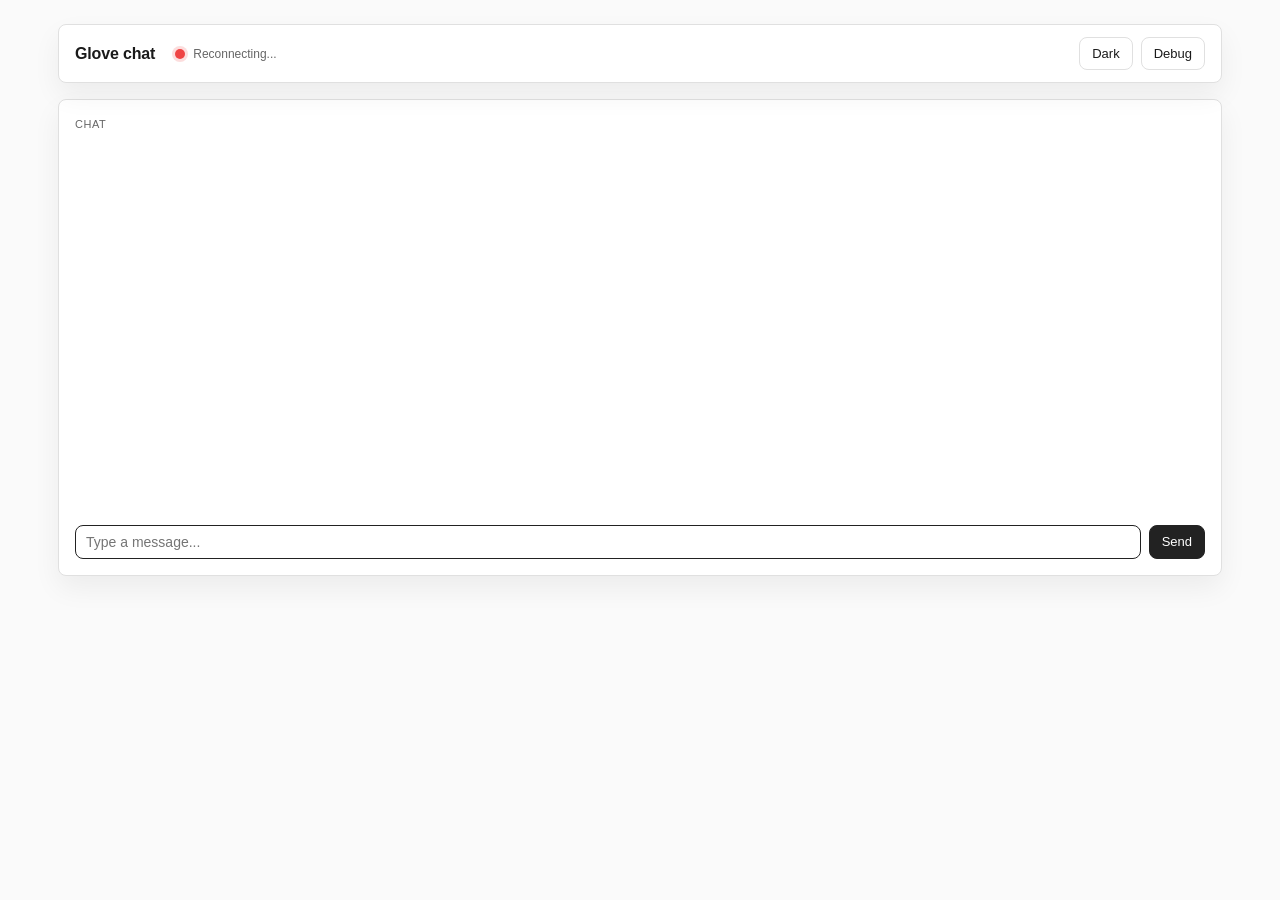
==== commit cd339885: "uopdate html" ====
--- a/examples/glove/data/index.html
+++ b/examples/glove/data/index.html
@@ -10,21 +10,20 @@
   <div class="app">
     <header class="topbar">
       <div class="brand">
-        <div class="brand-mark">G</div>
-        <div>
-          <div class="brand-title">Glove</div>
-          <div class="brand-sub">Gesture interface</div>
-        </div>
+        <div class="brand-title">Glove chat</div>
+        <div id="status-pill" class="status-dot disconnected">Disconnected</div>
       </div>
       <div class="top-actions">
-        <div id="status-pill" class="pill status disconnected">Disconnected</div>
-        <button id="open-panel" class="btn ghost">Panel</button>
+        <button id="theme-toggle" class="btn ghost" type="button">Dark</button>
+        <button id="open-panel" class="btn ghost" type="button" aria-expanded="false">Debug</button>
       </div>
     </header>
 
-    <div class="layout">
+    <div class="layout" id="layout">
       <section class="card chat-card">
-        <div class="label">Messages</div>
+        <div class="chat-head">
+          <div class="label">Chat</div>
+        </div>
         <div id="chat-window" class="chat-window"></div>
         <div class="chat-input">
           <input id="chat-input" type="text" placeholder="Type a message..." autocomplete="off" />
@@ -32,26 +31,29 @@
         </div>
       </section>
 
-      <aside id="drawer" class="drawer">
+      <aside id="drawer" class="drawer card">
         <div class="drawer-head">
-          <div>
-            <div class="label">Panel</div>
-            <div class="drawer-title">Settings & Debug</div>
-          </div>
-          <button id="close-panel" class="btn ghost">Close</button>
+          <div class="label">Debug & Settings</div>
+          <button id="close-panel" class="btn ghost" type="button">Close</button>
         </div>
 
         <div class="drawer-grid">
+          <div class="card">
+            <div class="label">Hand Panel</div>
+            <div id="hand-panel"></div>
+          </div>
+
           <div class="card">
             <div class="label">Status</div>
             <div class="inline-list" style="margin: 6px 0 10px;">
               <div class="badge">Mode: <span id="status-mode">0</span></div>
               <div class="badge">Buffer: <span id="status-buffer">-</span></div>
               <div class="badge">Playback: <span id="status-playback">idle</span></div>
+              <div class="badge">Memory: <span id="status-memory">-</span> bytes</div>
             </div>
             <div class="control">
               <div class="label">Threshold</div>
-              <input id="threshold-slider" type="range" min="0" max="255" step="1" value="50">
+              <input id="threshold-slider" type="range" min="0" max="50" step="1" value="1">
               <div class="micro">Value: <span id="threshold-label">1</span></div>
             </div>
             <div class="control">
@@ -117,6 +119,8 @@
             <div class="row" style="margin-top:10px;">
               <button id="download-config" class="btn ghost">Download</button>
               <button id="upload-config" class="btn ghost">Upload</button>
+              <button id="sequential-config" class="btn ghost">Sequential</button>
+              <button id="reset-gestures" class="btn ghost">Reset</button>
               <input id="config-file" type="file" accept="application/json" style="display:none;">
             </div>
             <div class="label" style="margin-top:10px;">Quick Play</div>
@@ -156,6 +160,31 @@
     </div>
   </div>
 
+  <div id="sequential-modal" class="modal hidden">
+    <div class="modal-content">
+      <div class="row" style="justify-content: space-between;">
+        <div>
+          <div class="label">Sequential Recording</div>
+          <div style="font-weight:600;" id="sequential-subtitle">Letter: a</div>
+        </div>
+        <button id="sequential-close" class="btn ghost">×</button>
+      </div>
+      <div style="margin: 12px 0;">
+        <div class="label">Progress</div>
+        <div style="display: flex; gap: 4px; flex-wrap: wrap;" id="sequential-progress"></div>
+      </div>
+      <div style="margin: 12px 0;">
+        <div class="label">Steps</div>
+        <div id="sequential-steps" class="steps-row"></div>
+      </div>
+      <div class="row">
+        <button id="sequential-save" class="btn accent">Save & Next</button>
+        <button id="sequential-skip" class="btn ghost">Skip</button>
+        <button id="sequential-cancel" class="btn ghost">Cancel</button>
+      </div>
+    </div>
+  </div>
+
   <script src="app.js"></script>
 </body>
 </html>
--- a/examples/glove/data/styles.css
+++ b/examples/glove/data/styles.css
@@ -2,11 +2,30 @@
   --ink: #1a1a1a;
   --ink-secondary: #666;
   --bg: #fafafa;
-  --panel: #fff;
+  --panel: #ffffff;
+  --muted: #f5f5f5;
   --border: #e0e0e0;
-  --accent: #333;
-  --accent-hover: #555;
-  --radius: 6px;
+  --accent: #222;
+  --accent-hover: #3a3a3a;
+  --terminal: #1a1a1a;
+  --terminal-text: #ccc;
+  --success: #0c8739;
+  --radius: 8px;
+  --shadow: 0 12px 28px rgba(0, 0, 0, 0.06);
+}
+
+body.theme-dark {
+  --ink: #ffffff;
+  --ink-secondary: #e4e4e7;
+  --bg: #262626;
+  --panel: #1a1a1a;
+  --muted: #2a2a2a;
+  --border: #404040;
+  --accent: #d4d4d8;
+  --accent-hover: #f4f4f5;
+  --terminal: #0a0a0a;
+  --terminal-text: #f4f4f5;
+  --success: #26fb74;
 }
 
 * { box-sizing: border-box; }
@@ -21,9 +40,9 @@
 }
 
 .app {
-  max-width: 1100px;
-  margin: 0 auto;
-  padding: 24px 16px;
+  max-width: 1200px;
+  margin: 0 auto 32px;
+  padding: 24px 18px;
 }
 
 .topbar {
@@ -35,6 +54,7 @@
   background: var(--panel);
   border: 1px solid var(--border);
   border-radius: var(--radius);
+  box-shadow: var(--shadow);
   position: sticky;
   top: 8px;
   z-index: 2;
@@ -46,50 +66,48 @@
   gap: 10px;
 }
 
-.brand-mark {
-  width: 32px;
-  height: 32px;
-  border-radius: var(--radius);
-  background: var(--accent);
-  color: #fff;
-  display: grid;
-  place-items: center;
-  font-weight: 600;
-  font-size: 14px;
-}
-
-.brand-title { font-size: 15px; font-weight: 600; }
-.brand-sub { color: var(--ink-secondary); font-size: 12px; }
+.brand-title { font-size: 16px; font-weight: 700; letter-spacing: -0.01em; }
 
 .top-actions { display: flex; gap: 8px; align-items: center; }
 
-.pill {
+.status-dot {
   display: inline-flex;
   align-items: center;
-  padding: 5px 10px;
-  border-radius: var(--radius);
+  gap: 8px;
+  padding: 6px 10px;
+  border-radius: 999px;
   font-size: 12px;
-  background: #f5f5f5;
   color: var(--ink-secondary);
-  border: 1px solid var(--border);
-}
-.pill.status.connected { background: #e8f5e9; color: #2e7d32; border-color: #c8e6c9; }
-.pill.status.disconnected { background: #ffebee; color: #c62828; border-color: #ffcdd2; }
-.pill.status.connecting { background: #fff8e1; color: #f57f17; border-color: #ffecb3; }
-
-.layout { margin-top: 16px; }
+}
+.status-dot::before {
+  content: "";
+  width: 10px;
+  height: 10px;
+  border-radius: 50%;
+  background: #f87171;
+  box-shadow: 0 0 0 3px rgba(248, 113, 113, 0.18);
+}
+.status-dot.connected::before { background: #22c55e; box-shadow: 0 0 0 3px rgba(34, 197, 94, 0.18); }
+.status-dot.disconnected::before { background: #ef4444; box-shadow: 0 0 0 3px rgba(239, 68, 68, 0.18); }
+.status-dot.connecting::before { background: #f59e0b; box-shadow: 0 0 0 3px rgba(245, 158, 11, 0.18); }
+
+.layout {
+  margin-top: 16px;
+  display: grid;
+  gap: 16px;
+  grid-template-columns: 1fr;
+}
+.layout.panel-open { grid-template-columns: 1fr; }
 
 .card {
   border: 1px solid var(--border);
   border-radius: var(--radius);
   padding: 16px;
   background: var(--panel);
-}
-
-.chat-card {
-  max-width: 700px;
-  margin: 0 auto;
-}
+  box-shadow: var(--shadow);
+}
+
+.chat-head { display: flex; align-items: baseline; gap: 8px; margin-bottom: 6px; }
 
 .label {
   color: var(--ink-secondary);
@@ -99,7 +117,6 @@
   letter-spacing: 0.5px;
 }
 
-.drawer-title { font-weight: 600; font-size: 14px; margin-top: 2px; }
 .hint, .micro { color: var(--ink-secondary); font-size: 11px; }
 
 button, input, select, textarea { font-family: inherit; }
@@ -114,12 +131,12 @@
   background: var(--panel);
   color: var(--ink);
 }
-.btn:hover { background: #f5f5f5; }
-.btn:active { background: #eee; }
-.btn.accent { background: var(--accent); color: #fff; border-color: var(--accent); }
+.btn:hover { background: var(--muted); }
+.btn:active { background: var(--muted); }
+.btn.accent { background: var(--accent); color: var(--panel); border-color: var(--accent); }
 .btn.accent:hover { background: var(--accent-hover); border-color: var(--accent-hover); }
 .btn.ghost { background: transparent; }
-.btn.danger { background: #ffebee; color: #c62828; border-color: #ffcdd2; }
+.btn.danger { background: var(--muted); color: var(--ink); border-color: var(--border); opacity: 0.8; }
 
 .field {
   padding: 8px 10px;
@@ -127,42 +144,87 @@
   border: 1px solid var(--border);
   background: var(--panel);
   font-size: 13px;
+  color: var(--ink);
+  appearance: none;
+  -webkit-appearance: none;
+  -moz-appearance: none;
+  cursor: pointer;
 }
 .field.small { width: 80px; }
 .field.tiny { width: 60px; }
-.field.color { width: 40px; height: 32px; padding: 2px; }
+.field.color { width: 40px; height: 32px; padding: 2px; cursor: pointer; }
+
+/* Dropdown styling */
+select.field {
+  background-image: url("data:image/svg+xml;charset=UTF-8,%3csvg xmlns='http://www.w3.org/2000/svg' viewBox='0 0 24 24' fill='none' stroke='%23f4f4f5' stroke-width='2' stroke-linecap='round' stroke-linejoin='round'%3e%3cpolyline points='6,9 12,15 18,9'%3e%3c/polyline%3e%3c/svg%3e");
+  background-repeat: no-repeat;
+  background-position: right 8px center;
+  background-size: 16px;
+  padding-right: 32px;
+}
+
+select.field option {
+  background: var(--panel);
+  color: var(--ink);
+  padding: 8px;
+}
 
 .chat-window {
-  background: #f5f5f5;
-  border-radius: var(--radius);
-  padding: 12px;
-  height: 380px;
+  background: transparent;
+  border-radius: 0;
+  padding: 0 2px;
+  height: clamp(340px, 42vh, 460px);
   overflow-y: auto;
-  border: 1px solid var(--border);
+  border: none;
+  scrollbar-gutter: stable both-edges;
 }
 
 .bubble {
-  max-width: 75%;
   padding: 10px 12px;
   border-radius: var(--radius);
-  margin: 6px 0;
+  margin: 12px 0;
   font-size: 14px;
   line-height: 1.4;
   word-wrap: break-word;
-}
-.bubble.me { margin-left: auto; background: var(--accent); color: #fff; }
-.bubble.device { margin-right: auto; background: var(--panel); border: 1px solid var(--border); }
-
-.typing-dots { display: inline-flex; gap: 4px; }
-.typing-dots span {
-  width: 6px;
-  height: 6px;
-  border-radius: 50%;
-  background: var(--ink-secondary);
-  opacity: 0.6;
-}
-
-.chat-input { display: flex; gap: 8px; margin-top: 12px; }
+  width: fit-content;
+  max-width: 90%;
+}
+.bubble.me {
+  margin-left: auto;
+  background: var(--accent-hover);
+  color: var(--panel);
+  border-radius: 14px 14px 0px 14px;
+  border: 1px solid var(--accent-hover);
+}
+.bubble.device {
+  margin-right: auto;
+  background: var(--panel);
+  border: 1px solid var(--accent);
+  color: var(--ink);
+  border-radius: 14px 14px 14px 0px;
+}
+
+.typing-indicator {
+  display: inline-block;
+  color: var(--ink-secondary);
+  font-family: monospace;
+  min-width: 3ch;
+}
+
+.typing-indicator::after {
+  content: '...';
+  animation: typing 1.5s infinite;
+}
+
+@keyframes typing {
+  0%, 33% { content: '.'; }
+  34%, 66% { content: '..'; }
+  67%, 100% { content: '...'; }
+}
+
+.typing-dots { display: none; }
+
+.chat-input { display: flex; gap: 8px; margin-top: 8px; }
 
 input[type="text"], input[type="number"] {
   border-radius: var(--radius);
@@ -172,23 +234,71 @@
   width: 100%;
   font-size: 14px;
   outline: none;
+  color: var(--ink);
+}
+input[type="number"]::-webkit-inner-spin-button,
+input[type="number"]::-webkit-outer-spin-button {
+  opacity: 1;
+  height: 40px;
+  background: var(--muted);
+  border-radius: 4px;
+  cursor: pointer;
+}
+input[type="number"]::-webkit-inner-spin-button:hover,
+input[type="number"]::-webkit-outer-spin-button:hover {
+  background: var(--accent);
+}
+body.theme-dark input[type="number"]::-webkit-inner-spin-button,
+body.theme-dark input[type="number"]::-webkit-outer-spin-button {
+  filter: invert(1);
 }
 input[type="text"]:focus, input[type="number"]:focus {
   border-color: var(--accent);
 }
-input[type="range"] { width: 100%; }
+input[type="range"] {
+  width: 100%;
+  -webkit-appearance: none;
+  appearance: none;
+  height: 6px;
+  background: var(--muted);
+  border-radius: 3px;
+  outline: none;
+}
+
+input[type="range"]::-webkit-slider-thumb {
+  -webkit-appearance: none;
+  appearance: none;
+  width: 18px;
+  height: 18px;
+  background: var(--ink);
+  border-radius: 50%;
+  cursor: pointer;
+}
+
+input[type="range"]::-moz-range-thumb {
+  width: 18px;
+  height: 18px;
+  background: var(--ink);
+  border-radius: 50%;
+  cursor: pointer;
+  border: none;
+}
 
 .drawer {
-  position: fixed;
-  top: 80px;
-  right: 16px;
-  width: min(480px, 92vw);
-  max-height: calc(100vh - 100px);
-  overflow-y: auto;
-  transform: translateX(calc(100% + 20px));
-  z-index: 5;
-}
-.drawer.open { transform: translateX(0); }
+  position: static;
+  width: 100%;
+  max-height: none;
+  overflow: visible;
+  transform: none;
+  display: none;
+  padding: 0;
+  border: none;
+  background: transparent;
+  box-shadow: none;
+}
+.drawer.open {
+  display: block;
+}
 
 .drawer-head {
   display: flex;
@@ -200,9 +310,10 @@
   border-radius: var(--radius);
   border: 1px solid var(--border);
   margin-bottom: 8px;
-}
-
-.drawer-grid { display: grid; gap: 8px; }
+  box-shadow: var(--shadow);
+}
+
+.drawer-grid { display: grid; gap: 12px; }
 
 .grid { display: grid; gap: 10px; }
 .grid.two { grid-template-columns: repeat(auto-fit, minmax(200px, 1fr)); }
@@ -210,7 +321,7 @@
 .inline-list { display: flex; gap: 6px; flex-wrap: wrap; }
 
 .badge {
-  background: #f5f5f5;
+  background: var(--muted);
   color: var(--ink);
   padding: 4px 8px;
   border-radius: var(--radius);
@@ -227,7 +338,7 @@
 .io-cell {
   aspect-ratio: 1;
   border-radius: var(--radius);
-  background: #f0f0f0;
+  background: var(--muted);
   display: grid;
   place-items: center;
   font-size: 11px;
@@ -238,7 +349,7 @@
 }
 .io-cell.active {
   background: var(--accent);
-  color: #fff;
+  color: #ffffff;
 }
 
 .capacitance-bar {
@@ -269,13 +380,13 @@
   font-weight: 600;
   cursor: pointer;
 }
-.letter-btn:hover { background: #f5f5f5; }
-.letter-btn.add { background: #e8f5e9; border-color: #c8e6c9; color: #2e7d32; font-size: 16px; }
+.letter-btn:hover { background: var(--muted); }
+.letter-btn.add { background: var(--muted); border-color: var(--border); color: var(--ink); font-size: 16px; }
 
 .log {
   font-family: "SF Mono", "Monaco", "Consolas", monospace;
-  background: #1a1a1a;
-  color: #ccc;
+  background: var(--terminal);
+  color: var(--terminal-text);
   border-radius: var(--radius);
   padding: 10px;
   height: 180px;
@@ -289,10 +400,11 @@
 .step-chip {
   padding: 4px 8px;
   border-radius: var(--radius);
-  background: #f5f5f5;
+  background: var(--muted);
   border: 1px solid var(--border);
   font-size: 11px;
   font-weight: 600;
+  color: var(--ink);
 }
 
 .control { display: flex; flex-direction: column; gap: 4px; margin-top: 8px; }
@@ -303,12 +415,13 @@
   padding: 6px 10px;
   border-radius: var(--radius);
   border: 1px solid var(--border);
-  background: #f5f5f5;
+  background: var(--muted);
+  color: var(--ink);
   cursor: pointer;
 }
 .switch input:checked + .slider-label {
   background: var(--accent);
-  color: #fff;
+  color: #ffffff;
   border-color: var(--accent);
 }
 
@@ -331,8 +444,92 @@
   border: 1px solid var(--border);
 }
 
-@media (max-width: 960px) {
+.hand-card {
+  max-width: 700px;
+  margin: 0 auto 16px;
+}
+
+#hand-panel {
+  display: flex;
+  justify-content: center;
+  padding: 12px;
+}
+
+#hand-panel svg {
+  max-width: 100%;
+  height: auto;
+  max-height: 400px;
+}
+
+#hand-panel circle {
+  cursor: pointer;
+  transition: fill 0.15s ease;
+}
+
+#hand-panel text {
+  pointer-events: none;
+  user-select: none;
+}
+
+#hand-panel circle:hover {
+  opacity: 0.8;
+}
+
+#hand-panel {
+  position: relative;
+}
+
+.detected-letter {
+  position: absolute;
+  font-size: 18px;
+  font-weight: 700;
+  color: var(--success);
+  pointer-events: none;
+  z-index: 10;
+  animation: floatUp 2s ease-out forwards;
+  text-shadow:
+    0 0 2px var(--bg),
+    0 0 4px var(--bg),
+    0 2px 4px rgba(0, 0, 0, 0.2);
+}
+
+@keyframes floatUp {
+  0% {
+    opacity: 1;
+    transform: translateY(0) scale(1);
+  }
+  100% {
+    opacity: 0;
+    transform: translateY(-40px) scale(0.8);
+  }
+}
+
+@media (min-width: 960px) {
+  .layout.panel-open {
+    grid-template-columns: minmax(0, 1.2fr) minmax(320px, 0.9fr);
+    align-items: start;
+  }
+  .drawer {
+    padding: 0;
+    border: none;
+    box-shadow: none;
+    padding-right: 10px;
+  }
+  .drawer.open {
+    position: sticky;
+    top: 16px;
+    max-height: calc(100vh - 100px);
+    overflow-y: auto;
+    scrollbar-gutter: stable both-edges;
+    background: transparent;
+  }
+  .chat-card { height: fit-content; }
+}
+
+@media (max-width: 600px) {
   .topbar { position: static; }
-  .drawer { top: auto; bottom: 8px; right: 8px; max-height: calc(100vh - 60px); }
-  .chat-card { max-width: 100%; }
-}
+  .layout { margin-top: 12px; }
+  .drawer.open { margin-top: 6px; }
+  .chat-input { flex-wrap: wrap; }
+  #chat-send { width: 100%; }
+}
